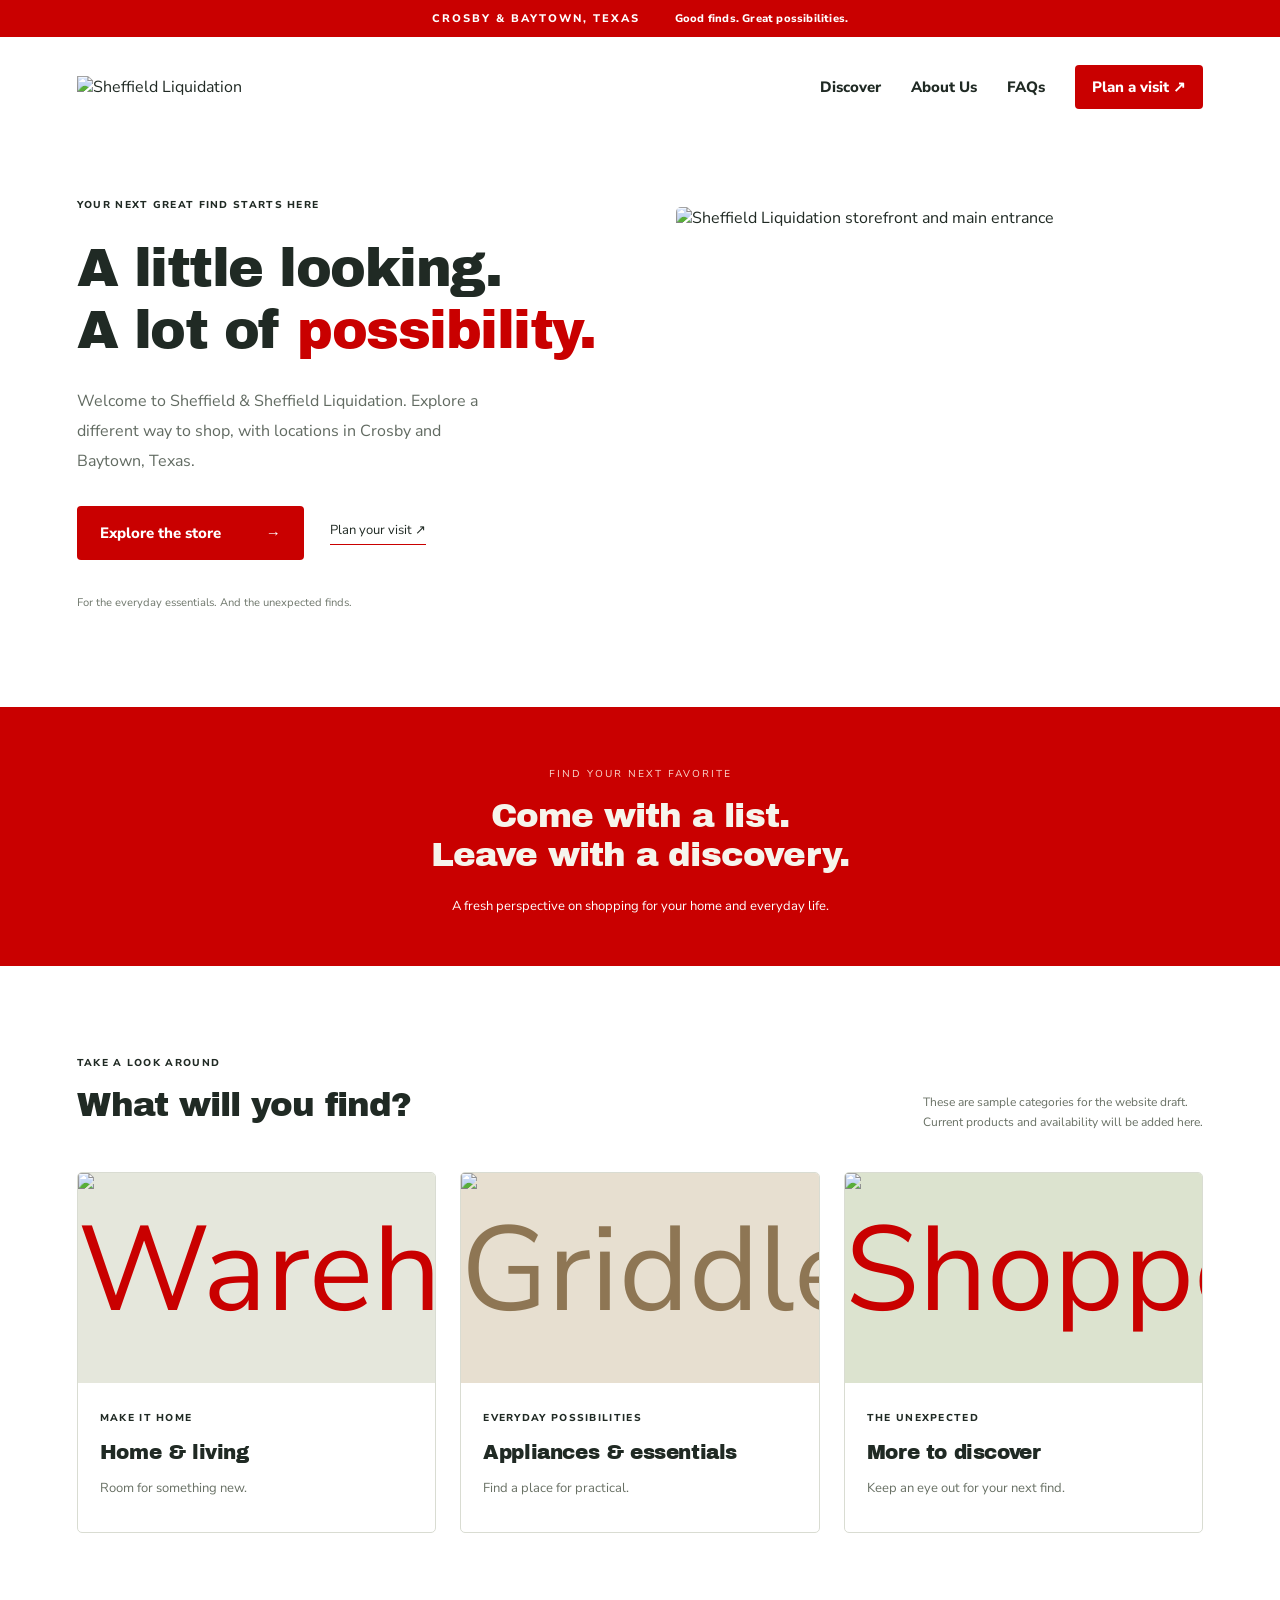
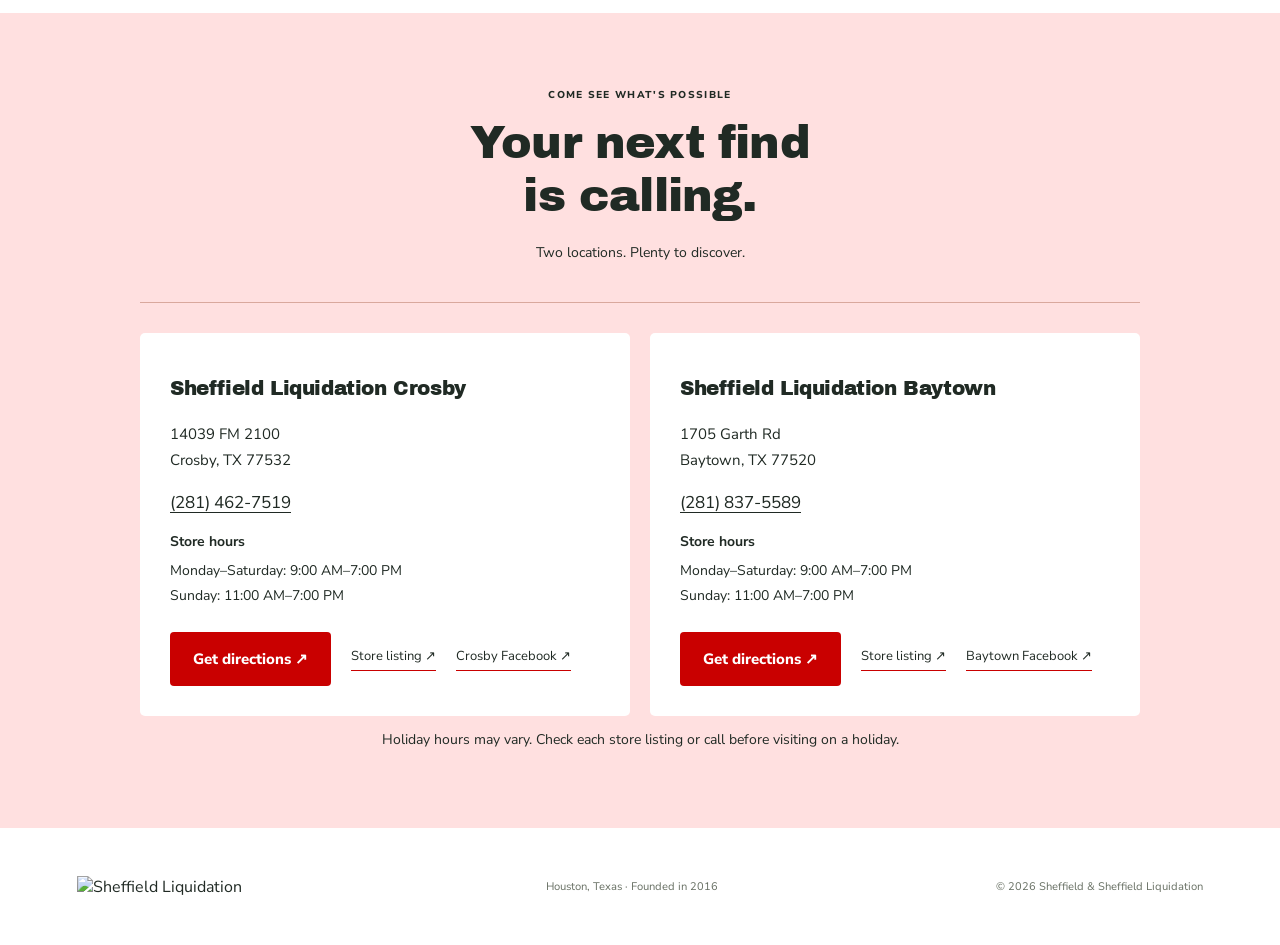
==== index.html @ 24d49e47 "Add Sheffield Liquidation website" ====
<!doctype html>
<html lang="en">
<head>
  <meta charset="UTF-8">
  <meta name="viewport" content="width=device-width, initial-scale=1">
  <meta name="description" content="Discover Sheffield & Sheffield Liquidation in Houston, Texas. Explore the store, find your next bargain, and plan a visit.">
  <title>Sheffield & Sheffield Liquidation | Houston, TX</title>
  <link rel="stylesheet" href="styles.css">
</head>
<body>
  <div class="announcement">CROSBY &amp; BAYTOWN, TEXAS <span>Good finds. Great possibilities.</span></div>
  <header class="header">
    <a class="brand" href="index.html" aria-label="Sheffield and Sheffield home"><img src="assets/sheffield-retro-logo.png" alt="Sheffield Liquidation" class="brand-logo"></a>
    <button class="menu-toggle" aria-expanded="false" aria-controls="navigation">Menu</button>
    <nav id="navigation" aria-label="Main navigation"><a href="#discover">Discover</a><a href="about.html">About Us</a><a href="faq.html">FAQs</a><a class="button small" href="#visit">Plan a visit ↗</a></nav>
  </header>
  <main>
    <section class="hero">
      <div class="hero-copy"><p class="eyebrow">YOUR NEXT GREAT FIND STARTS HERE</p><h1>A little looking.<br>A lot of <em>possibility.</em></h1><p class="intro">Welcome to Sheffield & Sheffield Liquidation. Explore a different way to shop, with locations in Crosby and Baytown, Texas.</p><div class="actions"><a class="button" href="#discover">Explore the store <span>→</span></a><a class="text-link" href="#visit">Plan your visit ↗</a></div><p class="hero-note">For the everyday essentials. And the unexpected finds.</p></div>
      <div class="hero-art hero-photo"><img src="assets/storefront.png" alt="Sheffield Liquidation storefront and main entrance" width="1448" height="1086" fetchpriority="high"></div>
    </section>
    <section class="statement"><p>FIND YOUR NEXT FAVORITE</p><h2>Come with a list.<br>Leave with a discovery.</h2><span>A fresh perspective on shopping for your home and everyday life.</span></section>
    <section id="discover" class="section"><div class="section-heading"><div><p class="eyebrow">TAKE A LOOK AROUND</p><h2>What will you find?</h2></div><p>These are sample categories for the website draft.<br>Current products and availability will be added here.</p></div><div class="categories"><article class="category"><div class="category-art home-art category-photo"><img src="assets/home-living-warehouse.jpg" alt="Warehouse shelves and tables filled with household goods and merchandise" width="1800" height="1013" loading="lazy"></div><div><small>MAKE IT HOME</small><h3>Home & living</h3><p>Room for something new.</p></div></article><article class="category"><div class="category-art appliance-art category-photo"><img src="assets/appliances-essentials.jpeg" alt="Griddles and boxed appliances displayed inside Sheffield Liquidation" width="447" height="447" loading="lazy"></div><div><small>EVERYDAY POSSIBILITIES</small><h3>Appliances & essentials</h3><p>Find a place for practical.</p></div></article><article class="category"><div class="category-art finds-art category-photo"><img src="assets/store-shopping.jpg" alt="Shoppers with carts of tools and merchandise inside Sheffield Liquidation" width="2048" height="1536" loading="lazy"></div><div><small>THE UNEXPECTED</small><h3>More to discover</h3><p>Keep an eye out for your next find.</p></div></article></div></section>

    <section id="visit" class="visit"><p class="eyebrow">COME SEE WHAT'S POSSIBLE</p><h2>Your next find<br>is calling.</h2><p>Two locations. Plenty to discover.</p><div class="visit-details locations"><article class="location-card"><h3>Sheffield Liquidation Crosby</h3><address>14039 FM 2100<br>Crosby, TX 77532</address><a class="phone" href="tel:+12814627519">(281) 462-7519</a><div class="store-hours"><strong>Store hours</strong><p>Monday–Saturday: 9:00 AM–7:00 PM<br>Sunday: 11:00 AM–7:00 PM</p></div><div class="location-actions"><a class="button" href="https://www.google.com/maps/dir/?api=1&amp;destination=14039+FM+2100+Crosby+TX+77532" target="_blank" rel="noopener noreferrer">Get directions ↗</a><a class="text-link" href="https://share.google/RYWOf1dW8aDrNiVQK" target="_blank" rel="noopener noreferrer">Store listing ↗</a><a class="text-link" href="https://www.facebook.com/ssliquidation/" target="_blank" rel="noopener noreferrer" aria-label="Crosby store Facebook page (opens in a new tab)">Crosby Facebook ↗</a></div></article><article class="location-card"><h3>Sheffield Liquidation Baytown</h3><address>1705 Garth Rd<br>Baytown, TX 77520</address><a class="phone" href="tel:+12818375589">(281) 837-5589</a><div class="store-hours"><strong>Store hours</strong><p>Monday–Saturday: 9:00 AM–7:00 PM<br>Sunday: 11:00 AM–7:00 PM</p></div><div class="location-actions"><a class="button" href="https://www.google.com/maps/dir/?api=1&amp;destination=1705+Garth+Rd+Baytown+TX+77520" target="_blank" rel="noopener noreferrer">Get directions ↗</a><a class="text-link" href="https://share.google/nCxIfFFAmgWvoJpna" target="_blank" rel="noopener noreferrer">Store listing ↗</a><a class="text-link" href="https://www.facebook.com/ssliquidationbaytown/" target="_blank" rel="noopener noreferrer" aria-label="Baytown store Facebook page (opens in a new tab)">Baytown Facebook ↗</a></div></article></div><p class="hours-note">Holiday hours may vary. Check each store listing or call before visiting on a holiday.</p></section>
  </main>
  <footer><a class="brand" href="#"><img src="assets/sheffield-retro-logo.png" alt="Sheffield Liquidation" class="brand-logo"></a><p>Houston, Texas · Founded in 2016</p><small>© <span id="year"></span> Sheffield &amp; Sheffield Liquidation</small></footer>
  <script src="script.js"></script>
</body>
</html>
---- styles.css ----
@import url('https://fonts.googleapis.com/css2?family=Archivo+Black&family=Nunito+Sans:wght@400;600;700;800&display=swap');
:root{--ink:#202a24;--paper:#f6f4ec;--green:#315843;--lime:#d8ea72;--line:#d9dcd2}*{box-sizing:border-box}html{scroll-behavior:smooth;scroll-padding-top:90px}body{margin:0;background:var(--paper);color:var(--ink);font-family:'DM Sans',sans-serif}a{color:inherit;text-decoration:none}button{font:inherit}.announcement{background:var(--green);color:white;text-align:center;padding:11px 20px;font-size:11px;letter-spacing:2px}.announcement span{margin-left:30px;letter-spacing:.2px}.header{display:flex;align-items:center;justify-content:space-between;max-width:1440px;margin:auto;padding:28px 6%}.brand{display:block}.brand strong{font-size:19px;letter-spacing:-.8px}.brand strong span{font-weight:400}.brand small{display:block;font-size:10px;letter-spacing:5px;margin-top:5px}nav{display:flex;align-items:center;gap:30px;font-size:13px}.button{display:inline-flex;align-items:center;gap:45px;padding:17px 23px;background:var(--green);color:white;border-radius:4px;font-size:14px;font-weight:600}.button:hover{background:#000000}.button.small{padding:12px 17px}.menu-toggle{display:none}.hero{max-width:1440px;margin:auto;display:grid;grid-template-columns:1.05fr 1fr;min-height:570px;padding:30px 6% 65px;gap:45px;align-items:center}.eyebrow{font-size:10px;letter-spacing:2px;font-weight:700}.hero h1{font-family:Manrope,sans-serif;font-size:clamp(40px,4.5vw,68px);line-height:1.09;letter-spacing:-3px;margin:26px 0}.hero h1 em{font-style:normal;color:var(--green)}.intro{max-width:420px;font-size:16px;line-height:1.8;color:#626b62}.actions{display:flex;gap:26px;align-items:center;margin-top:30px}.text-link{font-size:13px;border-bottom:1px solid var(--green);padding-bottom:5px}.hero-note{font-size:11px;color:#70786d;margin-top:35px}.hero-art{min-height:465px;background:#dce4d2;position:relative;overflow:hidden;border-radius:5px}.art-grid{position:absolute;inset:0;background-image:linear-gradient(#ffffff40 1px,transparent 1px),linear-gradient(90deg,#ffffff40 1px,transparent 1px);background-size:48px 48px}.orbit{position:absolute;width:380px;height:380px;border:1px solid #abbf9d;border-radius:50%;left:35px;top:35px}.art-label{position:absolute;left:25px;top:25px;font-size:26px;font-weight:800;letter-spacing:-1px;line-height:1.05}.art-label span{display:block;font-size:9px;letter-spacing:2px;font-weight:500;margin-top:15px}.circle-label{position:absolute;right:19px;bottom:21px;background:var(--lime);width:110px;height:110px;display:grid;place-content:center;border-radius:50%;text-align:center;font-size:9px;line-height:1.7;transform:rotate(12deg)}.box{position:absolute;background:#bd8d5c;box-shadow:inset -20px 0 #a87748,8px 12px 18px #3d513324}.box-one{width:148px;height:120px;left:47px;bottom:43px;transform:rotate(-7deg)}.box span{display:block;margin:38px 30px;border:1px solid #6d4e30;padding:8px;color:#63452e;font-weight:bold}.box-two{width:92px;height:74px;left:68px;bottom:165px;transform:rotate(5deg)}.box:before{content:'';position:absolute;left:46%;width:14px;height:100%;background:#d6b07c}.chair{position:absolute;width:185px;height:205px;left:43%;top:145px;transform:rotate(-8deg)}.chair i{position:absolute;background:#e7a25d;width:148px;height:117px;top:0;left:10px;border-radius:55px 55px 18px 18px;box-shadow:inset -10px 0 #c9823c}.chair b{position:absolute;background:#db914e;width:173px;height:48px;top:102px;border-radius:15px;box-shadow:0 10px 0 #b6753f}.chair span{position:absolute;top:145px;left:15px;width:10px;height:58px;background:#574d39;box-shadow:135px 0 #574d39}.lamp{position:absolute;right:31px;top:68px}.lamp i{display:block;width:87px;height:70px;background:#f5f1d9;clip-path:polygon(25% 0,75% 0,100% 100%,0 100%)}.lamp b{display:block;width:5px;height:185px;background:#6a7156;margin:auto}.lamp b:after{content:'';position:absolute;width:67px;height:9px;background:#6a7156;bottom:0;left:10px;border-radius:50%}.plant{position:absolute;left:27px;bottom:48px}.plant span{display:block;width:43px;height:50px;background:#e8dfbf;clip-path:polygon(0 0,100% 0,82% 100%,18% 100%)}.plant i,.plant b{position:absolute;width:30px;height:80px;bottom:35px;background:#537b4e;border-radius:100% 0;transform:rotate(-28deg)}.plant b{left:24px;transform:rotate(22deg)}.statement{background:var(--green);color:#f6f4ec;text-align:center;padding:50px 20px}.statement p{font-size:10px;letter-spacing:2px;color:var(--lime)}h2{font-family:Manrope,sans-serif;font-size:36px;line-height:1.2;letter-spacing:-1.5px;margin:15px 0 20px}.statement span{font-size:13px;color:#d2ded2}.section{max-width:1440px;margin:auto;padding:80px 6%}.section-heading{display:flex;align-items:end;justify-content:space-between;margin-bottom:28px}.section-heading p:not(.eyebrow){font-size:12px;line-height:1.7;color:#687064}.categories{display:grid;grid-template-columns:repeat(3,1fr);gap:24px}.category{border:1px solid var(--line);border-radius:5px;overflow:hidden}.category-art{height:210px;display:grid;place-items:center;font-size:120px;color:var(--green);background:#e5e7dc}.appliance-art{background:#e7dfd0;color:#8e7654}.finds-art{background:#dce3cf}.category>div:last-child{padding:22px}.category small{font-size:9px;letter-spacing:1.5px}.category h3{font-size:21px;margin:12px 0}.category p{font-size:13px;color:#687064}.about{border-top:1px solid var(--line);display:grid;grid-template-columns:1fr 2fr;gap:30px}.about>div{max-width:610px}.about p:not(.eyebrow){line-height:1.8;color:#687064}.about .text-link{display:inline-block;margin-top:18px}.faq{border-top:1px solid var(--line);display:grid;grid-template-columns:1fr 1.3fr;gap:40px}details{padding:22px 0;border-bottom:1px solid var(--line)}summary{cursor:pointer;font-size:15px;font-weight:500}details p{font-size:14px;line-height:1.8;color:#626b62}.visit{background:var(--lime);padding:65px 6%;text-align:center}.visit h2{font-size:52px}.visit>p:not(.eyebrow){font-size:14px}.visit-details{display:grid;grid-template-columns:repeat(3,1fr);max-width:1000px;margin:40px auto 0;border-top:1px solid #afbf58;padding-top:30px;gap:20px}.visit-details small,.visit-details strong,.visit-details span{display:block}.visit-details small{font-size:9px;letter-spacing:2px;margin-bottom:12px}.visit-details strong{font-size:14px}.visit-details span{font-size:12px;margin-top:8px}footer{display:flex;justify-content:space-between;align-items:center;padding:40px 6%;gap:24px}footer p,footer>small{font-size:11px;color:#687064}a:focus-visible,button:focus-visible,summary:focus-visible{outline:3px solid #a27539;outline-offset:5px}@media(max-width:900px){.hero{gap:25px;padding-top:15px}.hero h1{letter-spacing:-2px}.hero-art{min-height:430px}.chair{left:33%}.section-heading{align-items:start;gap:20px}.actions{gap:15px}.button{gap:20px}.brand strong{font-size:15px}nav{gap:18px}.category-art{height:160px}}@media(max-width:650px){.announcement span{margin-left:12px}.header{flex-wrap:wrap;padding:23px 6%}.menu-toggle{display:block;border:1px solid var(--line);padding:8px 13px;background:transparent;border-radius:3px}nav{display:none;width:100%;flex-direction:column;align-items:start;padding-top:24px}nav.open{display:flex}.hero{grid-template-columns:1fr;padding-bottom:35px}.hero h1{font-size:46px}.hero-copy{padding:15px 0}.hero-art{min-height:400px}.section{padding:50px 6%}.section-heading{display:block}.categories{grid-template-columns:1fr}.category{display:grid;grid-template-columns:1fr 1.2fr}.category-art{height:100%;min-height:170px;font-size:90px}.category>div:last-child{padding:18px}.category h3{font-size:18px}.about,.faq{grid-template-columns:1fr;gap:10px}h2{font-size:31px}.visit h2{font-size:43px}.visit-details{grid-template-columns:1fr;gap:28px}footer{flex-direction:column;align-items:start}.statement{padding:40px 20px}}@media(prefers-reduced-motion:reduce){html{scroll-behavior:auto}}
:root{--green:#c90000;--lime:#f9d8ce}
.brand-logo{display:block;width:155px;height:100px;object-fit:contain;background:#fff;border-radius:4px}
.locations{grid-template-columns:repeat(2,minmax(0,1fr));text-align:left;border-color:#d9a89d}
.location-card{padding:30px;background:var(--paper);border-radius:5px}
.location-card h3{font-size:22px;margin:12px 0 20px}
.location-card address{font-style:normal;line-height:1.7;font-size:15px}
.phone{display:inline-block;font-size:17px;margin:18px 0;text-decoration:underline;text-underline-offset:4px}
.location-actions{display:flex;align-items:center;gap:20px;flex-wrap:wrap}
.statement span{color:#fff}.hero-art .art-label{color:#315843}.circle-label{color:#202a24}
@media(max-width:650px){.locations{grid-template-columns:1fr}.brand-logo{width:130px;height:80px}.location-card{padding:24px}}

.brand-logo{width:190px;height:auto;max-height:105px;object-fit:contain;background:transparent;border-radius:0}
@media(max-width:650px){.brand-logo{width:150px;height:auto;max-height:85px}}

/* Retro display typography echoes the logo's bold, forward-leaning lettering. */
h1,h2,h3,.hero h1{font-family:'Barlow Condensed','Arial Narrow',Impact,sans-serif;font-weight:800;font-style:italic;text-transform:uppercase;letter-spacing:.2px;line-height:1.08}
.hero h1{letter-spacing:-.5px}
.hero h1 em{font-style:inherit}
.eyebrow,.announcement,.button,.menu-toggle,nav,.category small,.location-card small,.art-label{font-family:'Barlow Condensed','Arial Narrow',sans-serif;font-weight:700}
.eyebrow,.category small,.location-card small{font-size:12px;letter-spacing:1.6px}
nav{font-size:17px;letter-spacing:.4px}
.button,.menu-toggle{font-size:17px;letter-spacing:.5px;text-transform:uppercase}
.announcement{font-size:13px}
.art-label{font-style:italic}
@media(max-width:650px){.hero h1{letter-spacing:-.5px}h2{letter-spacing:.2px}}

/* Requested white page and light red visit section. */
:root{--paper:#ffffff}
.visit{background:#ffe0e0}

/* Store photo replaces the hero illustration. */
.hero-photo{min-height:0;background:transparent;aspect-ratio:4/3}
.hero-photo img{display:block;width:100%;height:100%;object-fit:cover;object-position:center}
@media(max-width:900px){.hero-photo{min-height:0}}
@media(max-width:650px){.hero-photo{min-height:0}}

.category-photo{overflow:hidden}
.category-photo img{display:block;width:100%;height:100%;object-fit:cover;min-height:0}
@media(max-width:650px){.category-photo{position:relative}.category-photo img{position:absolute;inset:0}}

/* Warm Texas storefront typography. */
body{font-family:'Lora',Georgia,serif}
h1,h2,h3,.hero h1{font-family:'Rye',Rockwell,Georgia,serif;font-style:normal;font-weight:400;text-transform:none;letter-spacing:0;line-height:1.22}
.hero h1{font-size:clamp(36px,3.9vw,56px);letter-spacing:-.6px}
.hero h1 em{font-style:normal}
h2{font-size:32px}
.visit h2{font-size:44px}
.category h3,.location-card h3{font-size:20px;line-height:1.35}
.eyebrow,.announcement,.button,.menu-toggle,nav,.category small,.location-card small,.art-label{font-family:'Lora',Georgia,serif;font-style:normal;font-weight:700}
nav{font-size:14px;letter-spacing:0}
.button,.menu-toggle{font-size:14px;letter-spacing:0;text-transform:none}
.eyebrow,.category small,.location-card small{font-size:10px;letter-spacing:1.3px}
.announcement{font-size:11px}
.intro{line-height:1.85}
@media(max-width:650px){.hero h1{font-size:37px;letter-spacing:-.4px}h2{font-size:27px}.visit h2{font-size:36px}.category h3{font-size:18px}}

/* Friendly 1990s retail lettering. */
body{font-family:'Nunito Sans',Arial,sans-serif}
h1,h2,h3,.hero h1{font-family:'Archivo Black','Arial Black',Arial,sans-serif;font-weight:400;font-style:normal;letter-spacing:-.8px;line-height:1.15;text-transform:none}
.hero h1{font-size:clamp(38px,4.2vw,60px);letter-spacing:-1.5px}
.hero h1 em{font-style:normal}
h2{font-size:34px}
.visit h2{font-size:46px}
.category h3,.location-card h3{font-size:20px;letter-spacing:-.4px}
.eyebrow,.announcement,.button,.menu-toggle,nav,.category small,.location-card small,.art-label{font-family:'Nunito Sans',Arial,sans-serif;font-weight:800;font-style:normal}
nav{font-size:15px}
.button,.menu-toggle{font-size:15px}
@media(max-width:650px){.hero h1{font-size:40px;letter-spacing:-1px}h2{font-size:29px}.visit h2{font-size:38px}.category h3{font-size:18px}}


.about-story{max-width:900px}.about-story>p:not(.eyebrow){line-height:1.85;color:#626b62}.about-story .actions{flex-wrap:wrap}nav a[aria-current='page']{color:var(--green);text-decoration:underline;text-underline-offset:6px}

.faq h1{font-size:clamp(30px,3.4vw,46px);margin:15px 0 20px}.faq details p a{display:inline-block}

.store-hours{margin:0 0 24px}.store-hours strong{font-size:14px}.store-hours p{font-size:14px;line-height:1.8;margin:7px 0 0}
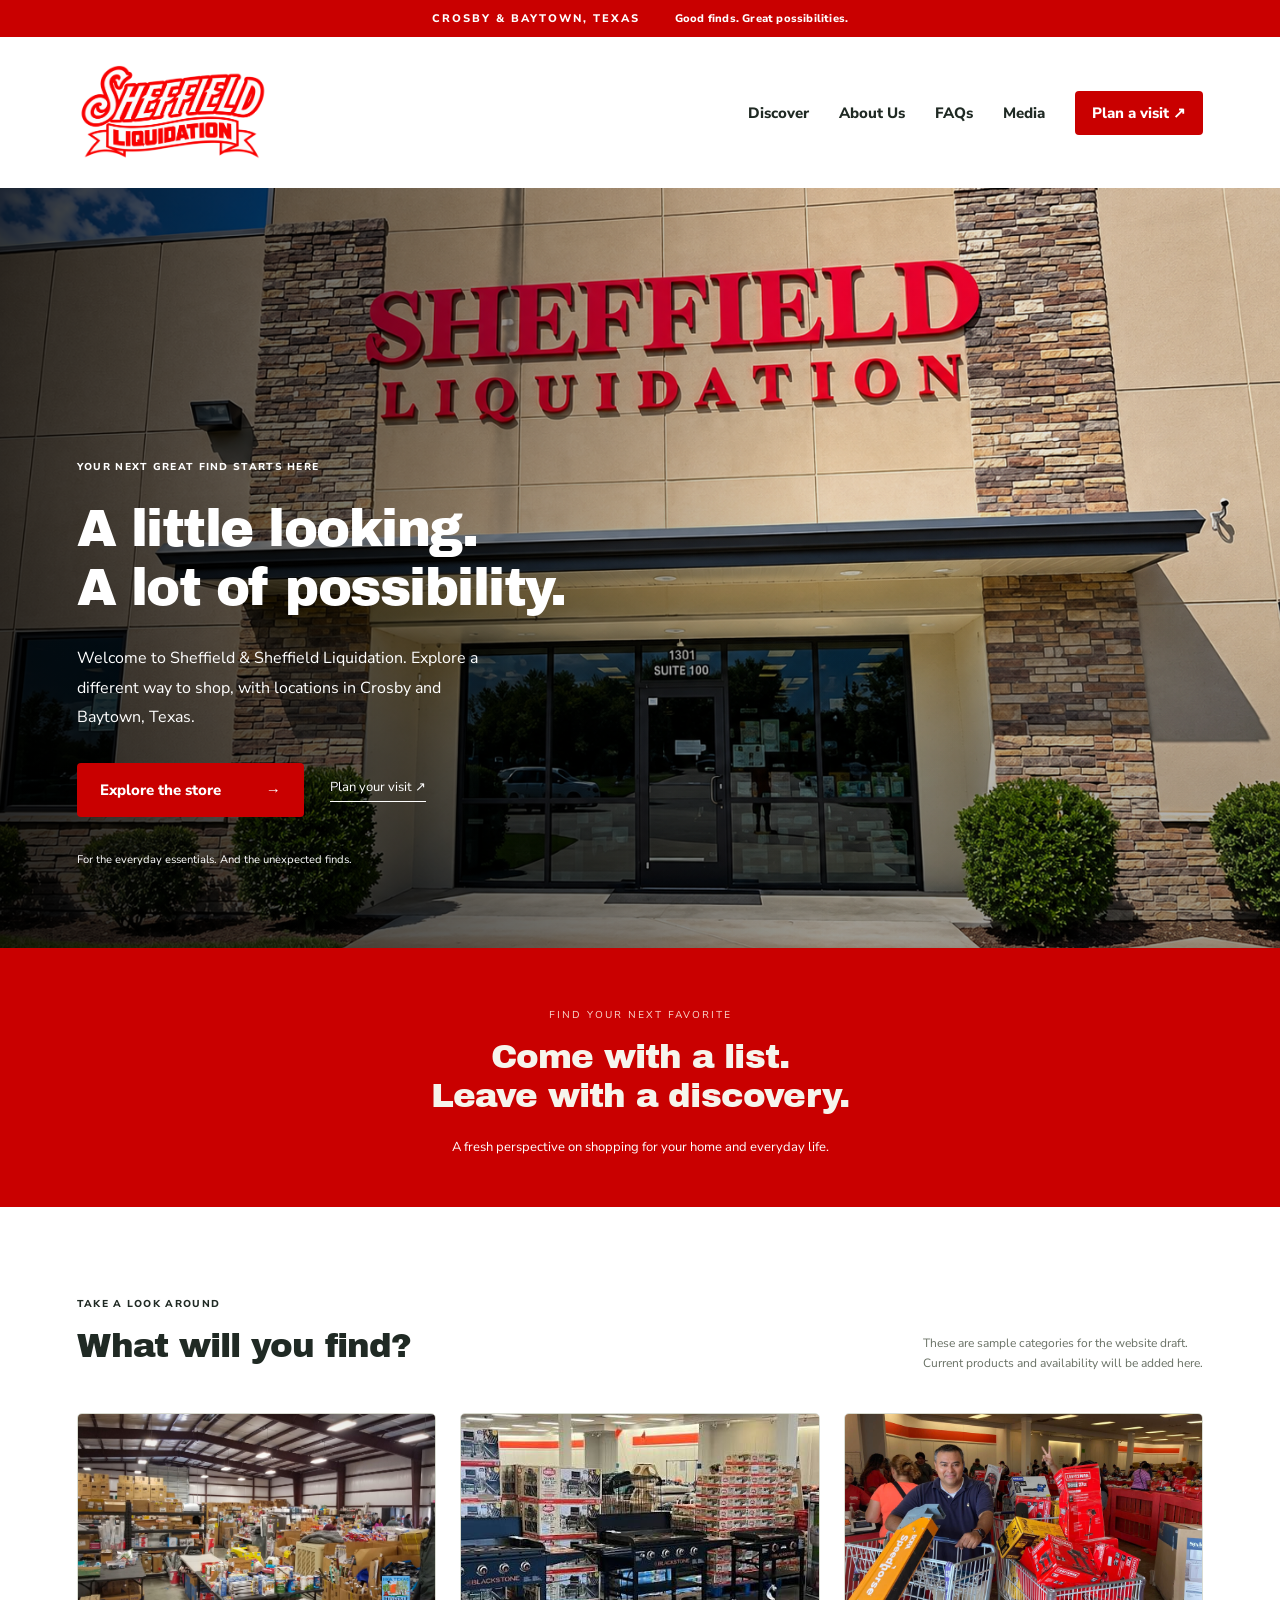
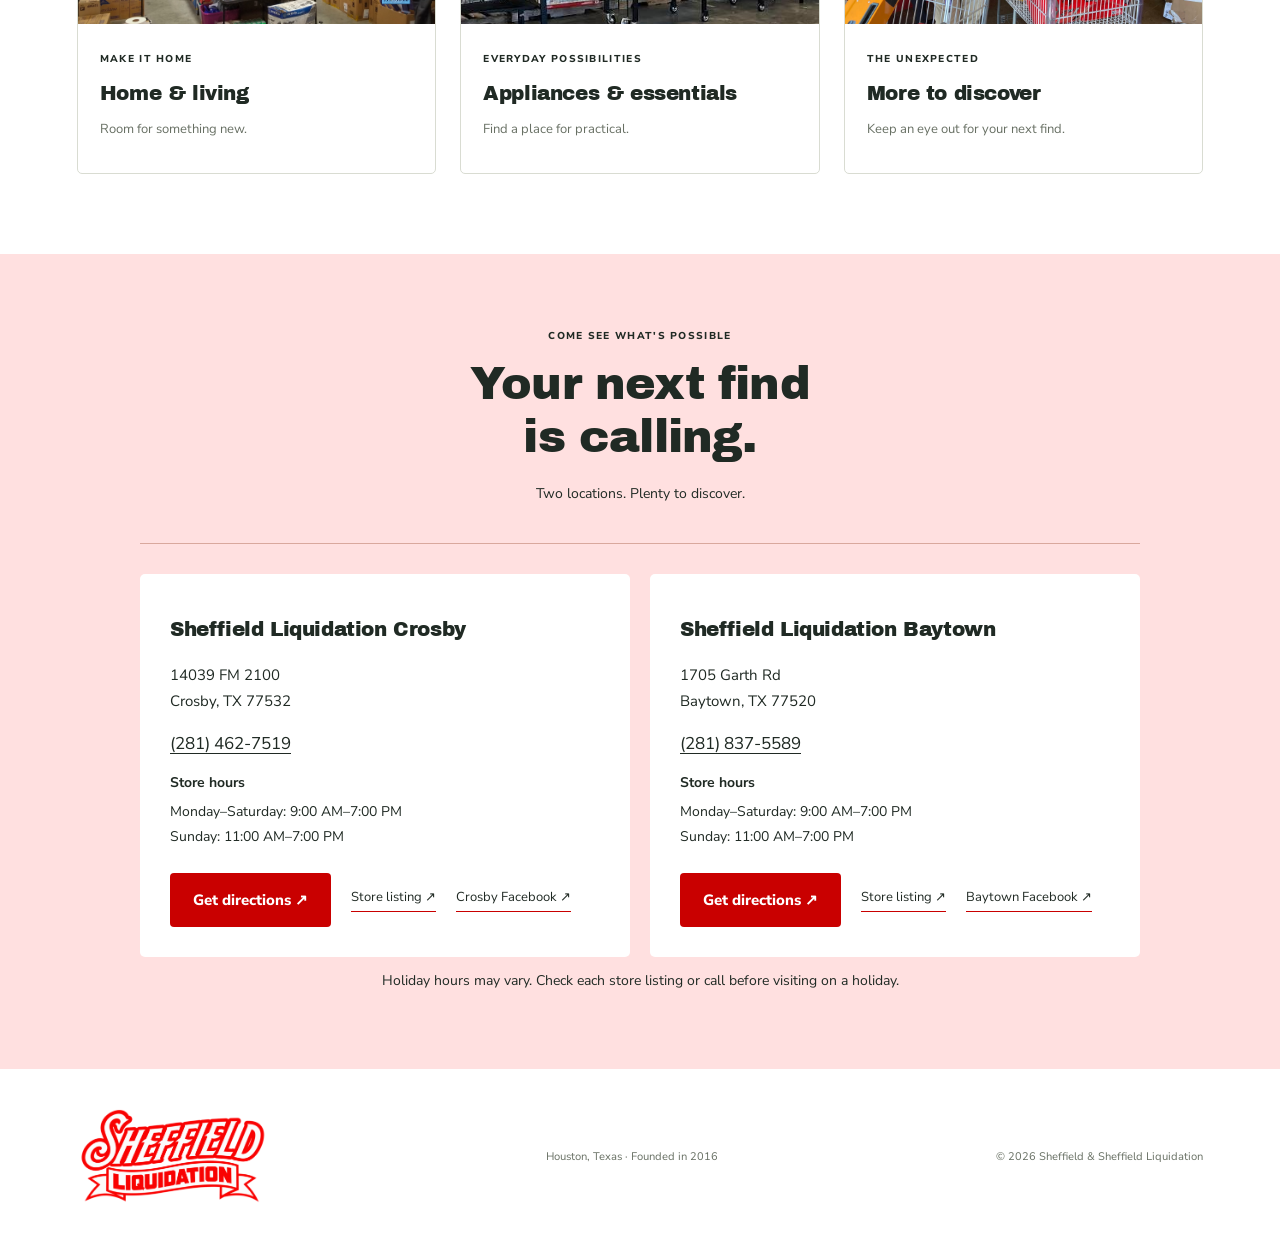
==== commit 3965c0e1: "Add YouTube Media page and photo-led desktop banner" ====
--- a/index.html
+++ b/index.html
@@ -5,14 +5,14 @@
   <meta name="viewport" content="width=device-width, initial-scale=1">
   <meta name="description" content="Discover Sheffield & Sheffield Liquidation in Houston, Texas. Explore the store, find your next bargain, and plan a visit.">
   <title>Sheffield & Sheffield Liquidation | Houston, TX</title>
-  <link rel="stylesheet" href="styles.css">
+  <link rel="stylesheet" href="styles.css?v=20261013-media">
 </head>
 <body>
   <div class="announcement">CROSBY &amp; BAYTOWN, TEXAS <span>Good finds. Great possibilities.</span></div>
   <header class="header">
     <a class="brand" href="index.html" aria-label="Sheffield and Sheffield home"><img src="assets/sheffield-retro-logo.png" alt="Sheffield Liquidation" class="brand-logo"></a>
     <button class="menu-toggle" aria-expanded="false" aria-controls="navigation">Menu</button>
-    <nav id="navigation" aria-label="Main navigation"><a href="#discover">Discover</a><a href="about.html">About Us</a><a href="faq.html">FAQs</a><a class="button small" href="#visit">Plan a visit ↗</a></nav>
+    <nav id="navigation" aria-label="Main navigation"><a href="#discover">Discover</a><a href="about.html">About Us</a><a href="faq.html">FAQs</a><a href="media.html">Media</a><a class="button small" href="#visit">Plan a visit ↗</a></nav>
   </header>
   <main>
     <section class="hero">
@@ -28,5 +28,3 @@
   <script src="script.js"></script>
 </body>
 </html>
-
-
--- a/styles.css
+++ b/styles.css
@@ -75,3 +75,33 @@
 .faq h1{font-size:clamp(30px,3.4vw,46px);margin:15px 0 20px}.faq details p a{display:inline-block}
 
 .store-hours{margin:0 0 24px}.store-hours strong{font-size:14px}.store-hours p{font-size:14px;line-height:1.8;margin:7px 0 0}
+
+/* Desktop homepage: large storefront photo fades into the copy area. */
+@media(min-width:901px){
+  body:has(#discover) .hero{position:relative;isolation:isolate;min-height:650px;display:flex;align-items:center;overflow:hidden;padding-top:65px;padding-bottom:65px}
+  body:has(#discover) .hero-copy{position:relative;z-index:2;width:49%;max-width:580px}
+  body:has(#discover) .hero-photo{position:absolute;z-index:0;inset:0 0 0 32%;aspect-ratio:auto;border-radius:0;min-height:0}
+  body:has(#discover) .hero-photo img{object-fit:cover;object-position:60% center}
+  body:has(#discover) .hero-photo::after{content:'';position:absolute;inset:0;background:linear-gradient(90deg,#fff 0%,rgba(255,255,255,.97) 10%,rgba(255,255,255,.75) 23%,rgba(255,255,255,.25) 40%,transparent 58%);pointer-events:none}
+}
+
+/* Photo-led desktop banner; mobile retains its stacked layout. */
+@media(min-width:901px){
+ body:has(#discover) .hero{max-width:none;min-height:760px;padding:70px 6%;align-items:flex-end}
+ body:has(#discover) .hero-photo{inset:0;z-index:0}
+ body:has(#discover) .hero-photo img{object-position:center 45%}
+ body:has(#discover) .hero-photo::after{background:linear-gradient(90deg,rgba(0,0,0,.78),rgba(0,0,0,.45) 35%,rgba(0,0,0,.08) 65%),linear-gradient(0deg,rgba(0,0,0,.35),transparent 60%)}
+ body:has(#discover) .hero-copy{width:44%;max-width:600px;color:white}
+ body:has(#discover) .hero h1{font-size:clamp(38px,4vw,62px)}
+ body:has(#discover) .hero h1 em{color:#fff}
+ body:has(#discover) .intro,body:has(#discover) .hero-note{color:#fff}
+ body:has(#discover) .hero .text-link{border-color:white}
+}
+.media-page h1{font-size:clamp(36px,4vw,58px);margin:20px 0}
+.media-page .section-heading{margin-top:55px;gap:20px;flex-wrap:wrap}
+.video-grid{display:grid;grid-template-columns:repeat(3,minmax(0,1fr));gap:28px}
+.video-card iframe{width:100%;aspect-ratio:16/9;border:0;border-radius:5px;background:#111}
+.video-card h2{font-size:23px;margin:20px 0 12px}
+.video-card p{font-size:15px;line-height:1.6;color:#626b62}
+.media-note{font-size:12px;line-height:1.7;color:#626b62;margin-top:35px}
+@media(max-width:900px){.video-grid{grid-template-columns:1fr}.header nav{gap:16px}}
